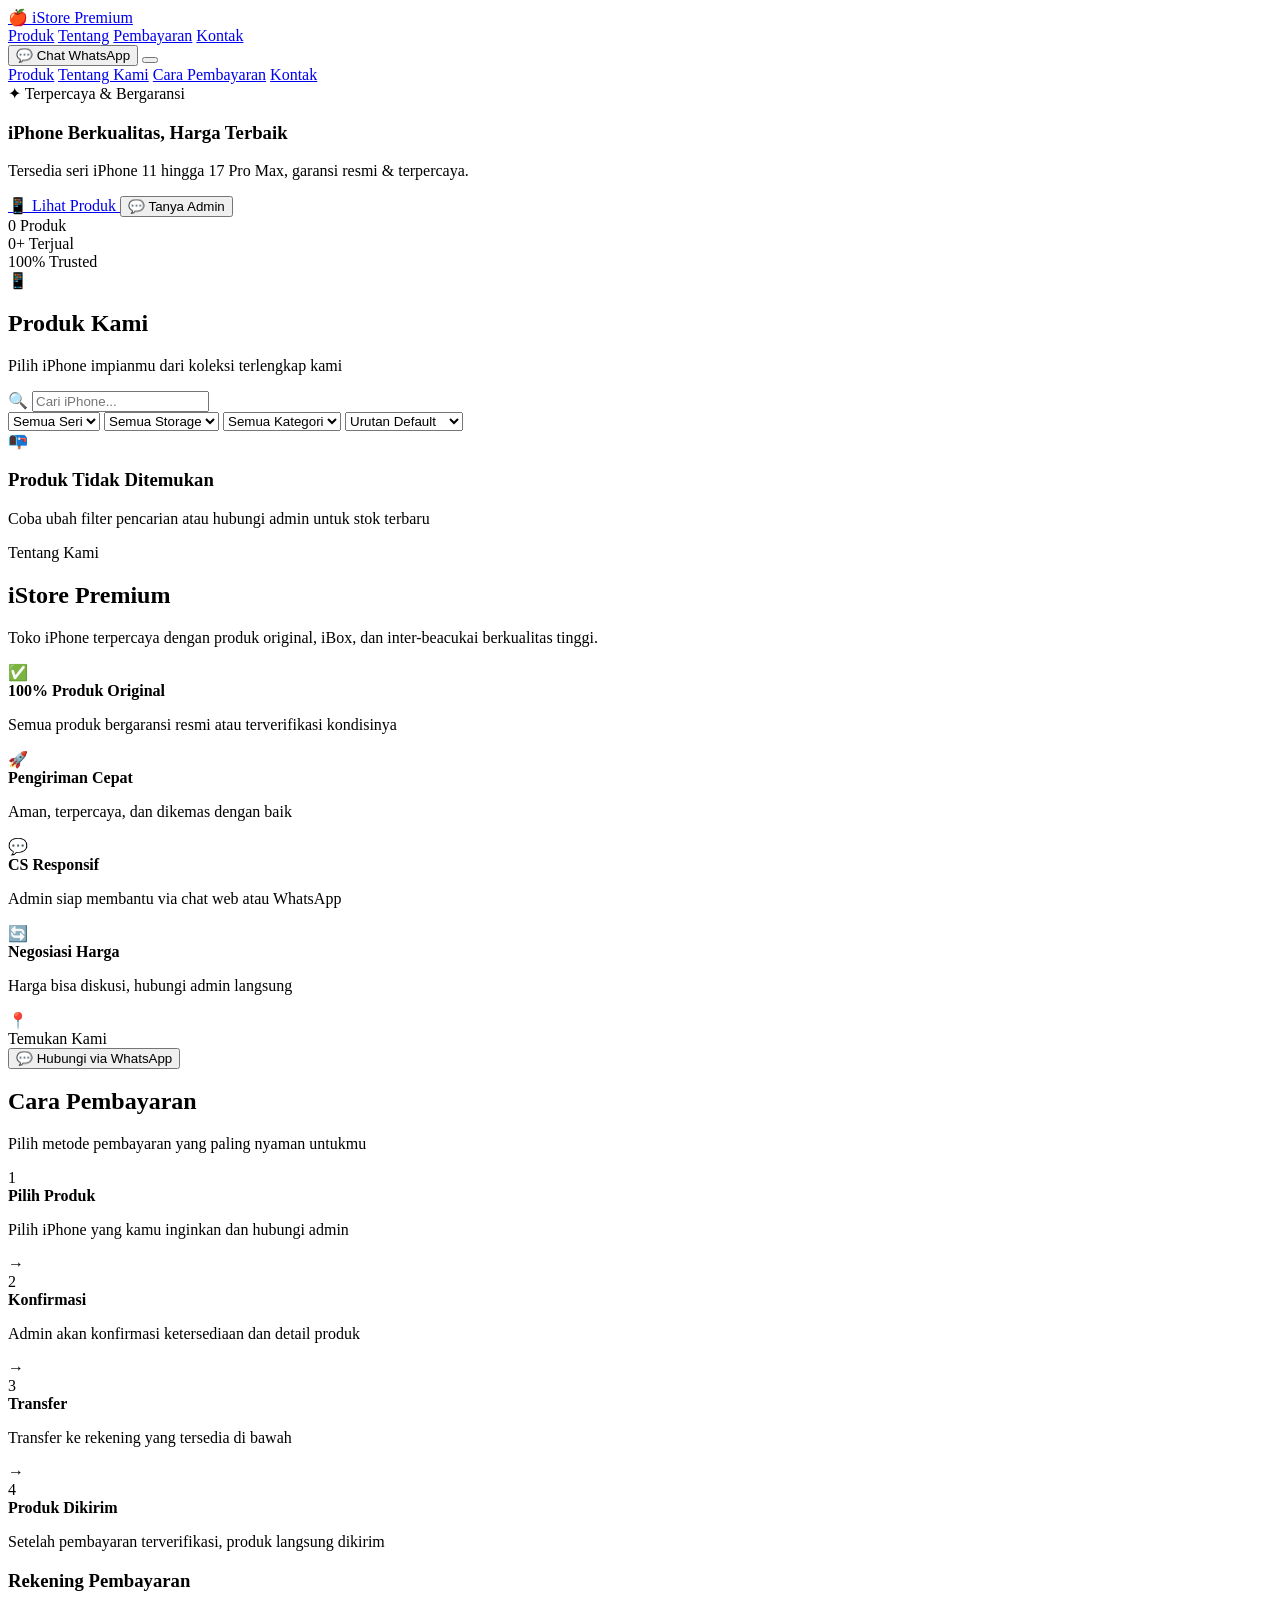
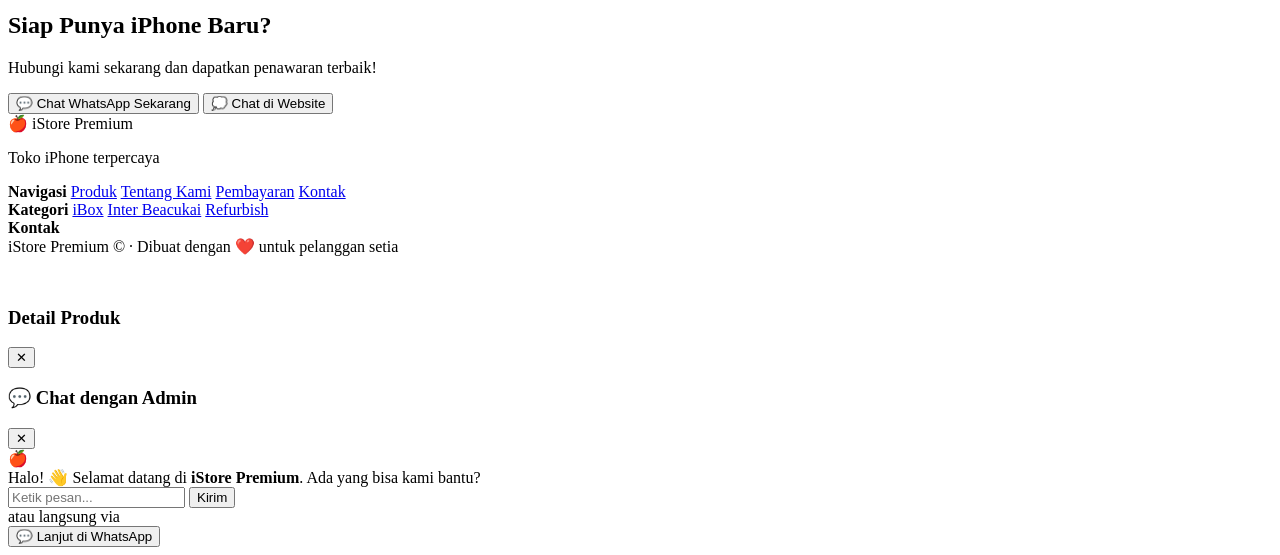
==== userindex.html @ 0c27c634 "Add files via upload" ====
<!DOCTYPE html>
<html lang="id">
<head>
  <meta charset="UTF-8">
  <meta name="viewport" content="width=device-width, initial-scale=1.0">
  <meta name="description" content="iStore Premium - Toko iPhone terpercaya">
  <title>iStore Premium</title>
  <link rel="stylesheet" href="assets/css/global.css">
  <link rel="stylesheet" href="assets/css/user.css">
</head>
<body>

<!-- NAV -->
<nav class="navbar" id="navbar">
  <div class="nav-inner">
    <a href="#" class="nav-logo">
      <span class="logo-icon">🍎</span>
      <span class="logo-text" id="nav-store-name">iStore Premium</span>
    </a>
    <div class="nav-links" id="navLinks">
      <a href="#products" class="nav-link">Produk</a>
      <a href="#about" class="nav-link">Tentang</a>
      <a href="#payment" class="nav-link">Pembayaran</a>
      <a href="#contact" class="nav-link">Kontak</a>
    </div>
    <div class="nav-actions">
      <button class="btn btn-primary btn-sm" id="navWaBtn">
        <span>💬</span> Chat WhatsApp
      </button>
      <button class="nav-hamburger" id="hamburger" aria-label="Menu">
        <span></span><span></span><span></span>
      </button>
    </div>
  </div>
  <!-- Mobile Menu -->
  <div class="mobile-menu" id="mobileMenu">
    <a href="#products" class="mobile-link">Produk</a>
    <a href="#about" class="mobile-link">Tentang Kami</a>
    <a href="#payment" class="mobile-link">Cara Pembayaran</a>
    <a href="#contact" class="mobile-link">Kontak</a>
  </div>

<!-- HERO -->
<section class="hero" id="hero">
  <div class="hero-bg">
    <div class="hero-orb hero-orb-1"></div>
    <div class="hero-orb hero-orb-2"></div>
  </div>
  <div class="hero-content">
    <div class="hero-badge fade-in">
      <span>✦</span> Terpercaya & Bergaransi
    </div>
    <h1 class="hero-title slide-up" id="heroTitle">iPhone Berkualitas, Harga Terbaik</h1>
    <p class="hero-sub fade-in" id="heroSub">Tersedia seri iPhone 11 hingga 17 Pro Max, garansi resmi & terpercaya.</p>
    <div class="hero-actions slide-up">
      <a href="#products" class="btn btn-primary btn-lg">
        <span>📱</span> Lihat Produk
      </a>
      <button class="btn btn-secondary btn-lg" id="heroWaBtn">
        <span>💬</span> Tanya Admin
      </button>
    </div>
    <div class="hero-stats slide-up">
      <div class="hero-stat">
        <span class="stat-num" id="statProducts">0</span>
        <span class="stat-label">Produk</span>
      </div>
      <div class="hero-stat-div"></div>
      <div class="hero-stat">
        <span class="stat-num" id="statSold">0+</span>
        <span class="stat-label">Terjual</span>
      </div>
      <div class="hero-stat-div"></div>
      <div class="hero-stat">
        <span class="stat-num">100%</span>
        <span class="stat-label">Trusted</span>
      </div>
    </div>
  </div>
  <div class="hero-phone">
    <div class="phone-mockup">
      <div class="phone-inner">📱</div>
    </div>
  </div>
</section>

<!-- FILTER & SEARCH -->
<section class="products-section" id="products">
  <div class="container">
    <div class="section-header">
      <h2 class="section-title">Produk Kami</h2>
      <p class="section-sub">Pilih iPhone impianmu dari koleksi terlengkap kami</p>
    </div>

    <div class="filter-bar">
      <div class="search-wrap">
        <span class="search-icon">🔍</span>
        <input type="text" class="search-input" id="searchInput" placeholder="Cari iPhone...">
      </div>
      <div class="filter-row">
        <select class="filter-select" id="filterSeries">
          <option value="">Semua Seri</option>
        </select>
        <select class="filter-select" id="filterInternal">
          <option value="">Semua Storage</option>
        </select>
        <select class="filter-select" id="filterCategory">
          <option value="">Semua Kategori</option>
          <option value="iBox">iBox</option>
          <option value="Inter Beacukai">Inter Beacukai</option>
          <option value="Refurbish">Refurbish</option>
        </select>
        <select class="filter-select" id="filterSort">
          <option value="default">Urutan Default</option>
          <option value="price-low">Harga Terendah</option>
          <option value="price-high">Harga Tertinggi</option>
          <option value="newest">Terbaru</option>
          <option value="popular">Terpopuler</option>
        </select>
      </div>
    </div>

    <div class="products-grid" id="productsGrid">
      <!-- Products rendered here -->
    </div>

    <div class="empty-state hidden" id="noProducts">
      <div class="icon">📭</div>
      <h3>Produk Tidak Ditemukan</h3>
      <p>Coba ubah filter pencarian atau hubungi admin untuk stok terbaru</p>
    </div>
  </div>
</section>

<!-- ABOUT / TENTANG -->
<section class="about-section" id="about">
  <div class="container">
    <div class="about-grid">
      <div class="about-text">
        <div class="section-eyebrow">Tentang Kami</div>
        <h2 class="section-title" id="aboutStoreNameDisplay">iStore Premium</h2>
        <p class="about-desc" id="aboutDesc">Toko iPhone terpercaya dengan produk original, iBox, dan inter-beacukai berkualitas tinggi.</p>
        <div class="about-features">
          <div class="about-feature">
            <span class="feature-icon">✅</span>
            <div>
              <strong>100% Produk Original</strong>
              <p>Semua produk bergaransi resmi atau terverifikasi kondisinya</p>
            </div>
          </div>
          <div class="about-feature">
            <span class="feature-icon">🚀</span>
            <div>
              <strong>Pengiriman Cepat</strong>
              <p>Aman, terpercaya, dan dikemas dengan baik</p>
            </div>
          </div>
          <div class="about-feature">
            <span class="feature-icon">💬</span>
            <div>
              <strong>CS Responsif</strong>
              <p>Admin siap membantu via chat web atau WhatsApp</p>
            </div>
          </div>
          <div class="about-feature">
            <span class="feature-icon">🔄</span>
            <div>
              <strong>Negosiasi Harga</strong>
              <p>Harga bisa diskusi, hubungi admin langsung</p>
            </div>
          </div>
        </div>
        <div class="about-address hidden" id="aboutAddressWrap">
          <span>📍</span> <span id="aboutAddress"></span>
        </div>
      </div>
      <div class="about-socials-card">
        <div class="socials-title">Temukan Kami</div>
        <div class="socials-list" id="socialsList">
          <!-- Rendered by JS -->
        </div>
        <button class="btn btn-primary w-full mt-4" id="aboutWaBtn">
          💬 Hubungi via WhatsApp
        </button>
      </div>
    </div>
  </div>
</section>

<!-- PAYMENT -->
<section class="payment-section" id="payment">
  <div class="container">
    <div class="section-header">
      <h2 class="section-title">Cara Pembayaran</h2>
      <p class="section-sub">Pilih metode pembayaran yang paling nyaman untukmu</p>
    </div>
    <div class="payment-steps">
      <div class="pay-step">
        <div class="step-num">1</div>
        <div class="step-text">
          <strong>Pilih Produk</strong>
          <p>Pilih iPhone yang kamu inginkan dan hubungi admin</p>
        </div>
      </div>
      <div class="step-arrow">→</div>
      <div class="pay-step">
        <div class="step-num">2</div>
        <div class="step-text">
          <strong>Konfirmasi</strong>
          <p>Admin akan konfirmasi ketersediaan dan detail produk</p>
        </div>
      </div>
      <div class="step-arrow">→</div>
      <div class="pay-step">
        <div class="step-num">3</div>
        <div class="step-text">
          <strong>Transfer</strong>
          <p>Transfer ke rekening yang tersedia di bawah</p>
        </div>
      </div>
      <div class="step-arrow">→</div>
      <div class="pay-step">
        <div class="step-num">4</div>
        <div class="step-text">
          <strong>Produk Dikirim</strong>
          <p>Setelah pembayaran terverifikasi, produk langsung dikirim</p>
        </div>
      </div>
    </div>

    <h3 class="bank-title">Rekening Pembayaran</h3>
    <div class="bank-list" id="bankList">
      <!-- Rendered by JS -->
    </div>
  </div>
</section>

<!-- CONTACT / CTA -->
<section class="contact-section" id="contact">
  <div class="container">
    <div class="cta-card">
      <div class="cta-orb"></div>
      <h2 class="cta-title">Siap Punya iPhone Baru?</h2>
      <p class="cta-sub">Hubungi kami sekarang dan dapatkan penawaran terbaik!</p>
      <div class="cta-actions">
        <button class="btn btn-primary btn-lg" id="ctaWaBtn">
          <span>💬</span> Chat WhatsApp Sekarang
        </button>
        <button class="btn btn-secondary btn-lg" onclick="Modal.openModal('chatModal')">
          <span>💭</span> Chat di Website
        </button>
      </div>
    </div>
  </div>
</section>

<!-- FOOTER -->
<footer class="footer">
  <div class="container">
    <div class="footer-grid">
      <div class="footer-brand">
        <div class="footer-logo">
          <span>🍎</span> <span id="footerStoreName">iStore Premium</span>
        </div>
        <p id="footerDesc">Toko iPhone terpercaya</p>
      </div>
      <div class="footer-links">
        <strong>Navigasi</strong>
        <a href="#products">Produk</a>
        <a href="#about">Tentang Kami</a>
        <a href="#payment">Pembayaran</a>
        <a href="#contact">Kontak</a>
      </div>
      <div class="footer-links">
        <strong>Kategori</strong>
        <a href="#products" onclick="document.getElementById('filterCategory').value='iBox'">iBox</a>
        <a href="#products" onclick="document.getElementById('filterCategory').value='Inter Beacukai'">Inter Beacukai</a>
        <a href="#products" onclick="document.getElementById('filterCategory').value='Refurbish'">Refurbish</a>
      </div>
      <div class="footer-contact">
        <strong>Kontak</strong>
        <div id="footerSocials"></div>
      </div>
    </div>
    <div class="footer-bottom">
      <span id="footerStoreNameBottom">iStore Premium</span> &copy; <span id="footerYear"></span>
      <span>· Dibuat dengan ❤️ untuk pelanggan setia</span>
    </div>
  </div>
</footer>

<!-- FLOATING WA BUTTON -->
<a class="wa-fab" id="waFab" title="Chat WhatsApp">
  <svg width="28" height="28" viewBox="0 0 24 24" fill="white">
    <path d="M17.472 14.382c-.297-.149-1.758-.867-2.03-.967-.273-.099-.471-.148-.67.15-.197.297-.767.966-.94 1.164-.173.199-.347.223-.644.075-.297-.15-1.255-.463-2.39-1.475-.883-.788-1.48-1.761-1.653-2.059-.173-.297-.018-.458.13-.606.134-.133.298-.347.446-.52.149-.174.198-.298.298-.497.099-.198.05-.371-.025-.52-.075-.149-.669-1.612-.916-2.207-.242-.579-.487-.5-.669-.51-.173-.008-.371-.01-.57-.01-.198 0-.52.074-.792.372-.272.297-1.04 1.016-1.04 2.479 0 1.462 1.065 2.875 1.213 3.074.149.198 2.096 3.2 5.077 4.487.709.306 1.262.489 1.694.625.712.227 1.36.195 1.871.118.571-.085 1.758-.719 2.006-1.413.248-.694.248-1.289.173-1.413-.074-.124-.272-.198-.57-.347z"/>
    <path d="M12 0C5.373 0 0 5.373 0 12c0 2.124.557 4.117 1.532 5.844L.057 23.214l5.524-1.449A11.935 11.935 0 0012 24c6.627 0 12-5.373 12-12S18.627 0 12 0zm0 22c-1.96 0-3.802-.524-5.393-1.44l-.386-.229-4.003 1.049 1.067-3.9-.251-.399C2.048 15.695 1.5 13.906 1.5 12 1.5 6.201 6.201 1.5 12 1.5S22.5 6.201 22.5 12 17.799 22 12 22z"/>
  </svg>
</a>

<!-- PRODUCT DETAIL MODAL -->
<div class="modal-overlay" id="productModal">
  <div class="modal modal-lg" id="productModalContent">
    <div class="modal-header">
      <h3 class="modal-title" id="modalProductName">Detail Produk</h3>
      <button class="modal-close" data-modal-close>✕</button>
    </div>
    <div class="modal-body">
      <div class="product-detail-layout">
        <div class="detail-gallery">
          <div class="gallery-main" id="galleryMain"></div>
          <div class="gallery-thumbs" id="galleryThumbs"></div>
        </div>
        <div class="detail-info" id="detailInfo"></div>
      </div>
    </div>
  </div>
</div>

<!-- LIVE CHAT MODAL -->
<div class="modal-overlay" id="chatModal">
  <div class="modal">
    <div class="modal-header">
      <h3 class="modal-title">💬 Chat dengan Admin</h3>
      <button class="modal-close" data-modal-close>✕</button>
    </div>
    <div class="modal-body">
      <div class="chat-window" id="chatWindow">
        <div class="chat-welcome">
          <div class="chat-avatar">🍎</div>
          <div class="chat-bubble chat-admin">
            Halo! 👋 Selamat datang di <strong id="chatStoreName">iStore Premium</strong>. Ada yang bisa kami bantu?
          </div>
        </div>
        <div id="chatMessages"></div>
      </div>
      <div class="chat-input-row">
        <input type="text" class="input chat-input" id="chatInput" placeholder="Ketik pesan...">
        <button class="btn btn-primary" id="chatSendBtn">Kirim</button>
      </div>
      <div class="chat-or">
        <span>atau langsung via</span>
      </div>
      <button class="btn btn-secondary w-full" id="chatWaBtn">
        💬 Lanjut di WhatsApp
      </button>
    </div>
  </div>
</div>

<!-- BANK COPY TOAST helper -->
<script src="assets/js/core.js"></script>
<script src="assets/js/user.js"></script>
</body>
</html>
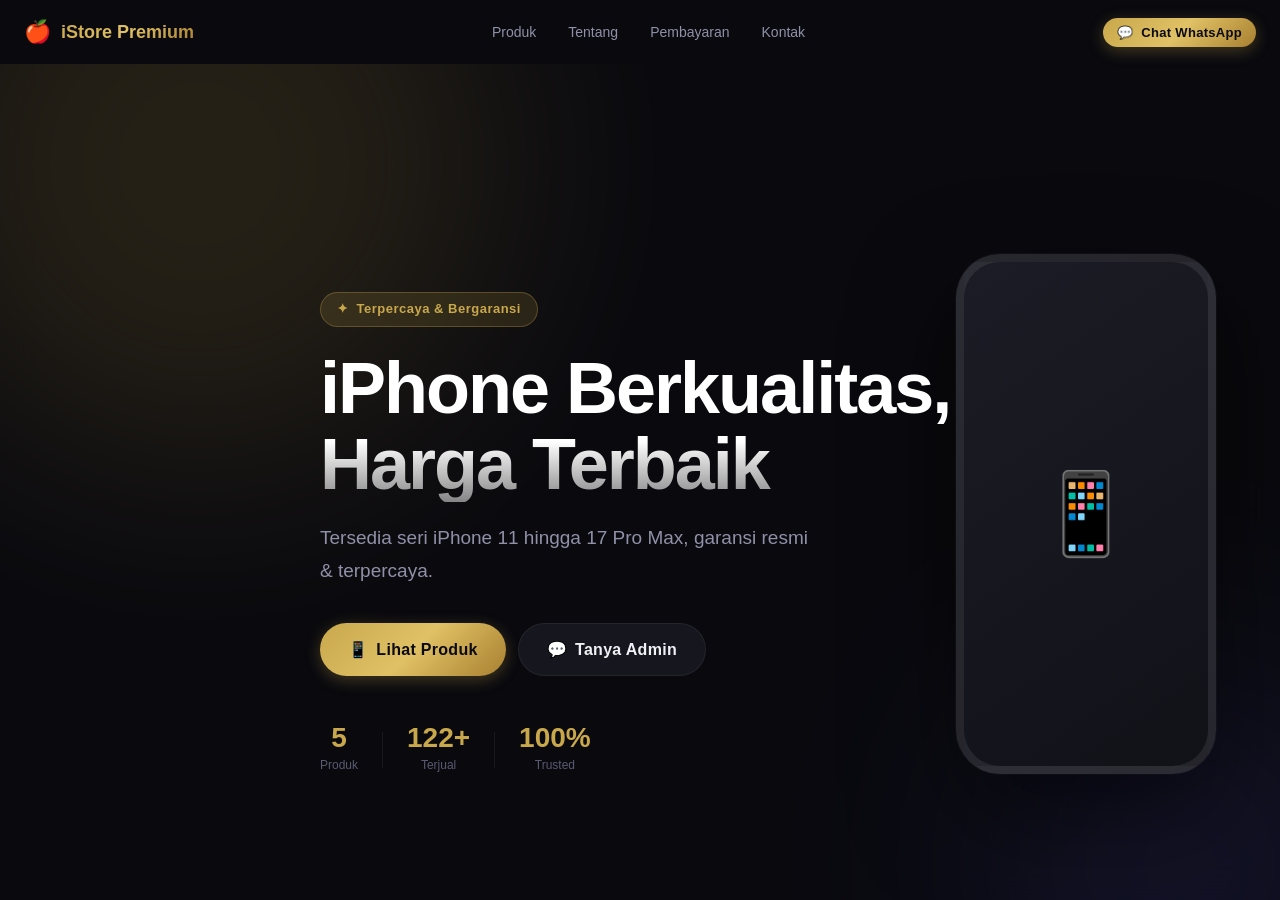
==== commit 91cf8eb4: "Update userindex.html" ====
--- a/userindex.html
+++ b/userindex.html
@@ -5,8 +5,8 @@
   <meta name="viewport" content="width=device-width, initial-scale=1.0">
   <meta name="description" content="iStore Premium - Toko iPhone terpercaya">
   <title>iStore Premium</title>
-  <link rel="stylesheet" href="assets/css/global.css">
-  <link rel="stylesheet" href="assets/css/user.css">
+  <link rel="stylesheet" href="global.css">
+  <link rel="stylesheet" href="user.css">
 </head>
 <body>
 
@@ -348,7 +348,7 @@
 </div>
 
 <!-- BANK COPY TOAST helper -->
-<script src="assets/js/core.js"></script>
-<script src="assets/js/user.js"></script>
+<script src="core.js"></script>
+<script src="user.js"></script>
 </body>
-</html>+</html>
--- a/global.css
+++ b/global.css
@@ -0,0 +1,569 @@
+/* ============================================
+   iStore Premium - Global Styles
+   Design: Sleek dark tech aesthetic with 
+   Apple-inspired minimalism + gold accent
+   ============================================ */
+
+@import url('https://fonts.googleapis.com/css2?family=Inter:wght@300;400;500;600;700;800;900&family=SF+Pro+Display:wght@400;700&display=swap');
+
+:root {
+  /* Core Palette */
+  --bg-primary: #0a0a0f;
+  --bg-secondary: #111118;
+  --bg-card: #16161e;
+  --bg-card-hover: #1c1c26;
+  --bg-overlay: rgba(10, 10, 15, 0.95);
+
+  /* Accent */
+  --gold: #c9a84c;
+  --gold-light: #e0c165;
+  --gold-dark: #a88030;
+  --gold-glow: rgba(201, 168, 76, 0.15);
+  --gold-gradient: linear-gradient(135deg, #c9a84c, #e0c165, #a88030);
+
+  /* Text */
+  --text-primary: #f0f0f5;
+  --text-secondary: #9090a8;
+  --text-muted: #5a5a72;
+  --text-white: #ffffff;
+
+  /* Status */
+  --success: #30d158;
+  --success-bg: rgba(48, 209, 88, 0.1);
+  --warning: #ffd60a;
+  --warning-bg: rgba(255, 214, 10, 0.1);
+  --danger: #ff453a;
+  --danger-bg: rgba(255, 69, 58, 0.1);
+  --info: #0a84ff;
+  --info-bg: rgba(10, 132, 255, 0.1);
+
+  /* Border */
+  --border: rgba(255, 255, 255, 0.06);
+  --border-hover: rgba(201, 168, 76, 0.3);
+  --border-active: rgba(201, 168, 76, 0.7);
+
+  /* Radius */
+  --radius-sm: 8px;
+  --radius-md: 14px;
+  --radius-lg: 20px;
+  --radius-xl: 28px;
+  --radius-full: 9999px;
+
+  /* Shadow */
+  --shadow-sm: 0 2px 8px rgba(0,0,0,0.3);
+  --shadow-md: 0 8px 32px rgba(0,0,0,0.4);
+  --shadow-lg: 0 20px 60px rgba(0,0,0,0.6);
+  --shadow-gold: 0 4px 24px rgba(201, 168, 76, 0.25);
+
+  /* Typography */
+  --font-sans: 'Inter', -apple-system, BlinkMacSystemFont, sans-serif;
+  --font-display: 'Inter', -apple-system, sans-serif;
+
+  /* Transitions */
+  --ease: cubic-bezier(0.25, 0.46, 0.45, 0.94);
+  --ease-bounce: cubic-bezier(0.34, 1.56, 0.64, 1);
+  --t-fast: 150ms;
+  --t-normal: 250ms;
+  --t-slow: 400ms;
+}
+
+/* ======= RESET ======= */
+*, *::before, *::after {
+  box-sizing: border-box;
+  margin: 0;
+  padding: 0;
+}
+
+html {
+  scroll-behavior: smooth;
+  -webkit-text-size-adjust: 100%;
+}
+
+body {
+  font-family: var(--font-sans);
+  background: var(--bg-primary);
+  color: var(--text-primary);
+  line-height: 1.6;
+  min-height: 100vh;
+  -webkit-font-smoothing: antialiased;
+  -moz-osx-font-smoothing: grayscale;
+  overflow-x: hidden;
+}
+
+img {
+  max-width: 100%;
+  height: auto;
+  display: block;
+}
+
+a {
+  color: inherit;
+  text-decoration: none;
+}
+
+button {
+  cursor: pointer;
+  font-family: inherit;
+  border: none;
+  outline: none;
+  background: none;
+}
+
+input, textarea, select {
+  font-family: inherit;
+  outline: none;
+}
+
+ul, ol {
+  list-style: none;
+}
+
+/* ======= SCROLLBAR ======= */
+::-webkit-scrollbar {
+  width: 6px;
+  height: 6px;
+}
+::-webkit-scrollbar-track {
+  background: var(--bg-secondary);
+}
+::-webkit-scrollbar-thumb {
+  background: var(--gold-dark);
+  border-radius: 3px;
+}
+::-webkit-scrollbar-thumb:hover {
+  background: var(--gold);
+}
+
+/* ======= UTILITY CLASSES ======= */
+.hidden { display: none !important; }
+.flex { display: flex; }
+.grid { display: grid; }
+.block { display: block; }
+.relative { position: relative; }
+.absolute { position: absolute; }
+.fixed { position: fixed; }
+
+.items-center { align-items: center; }
+.items-start { align-items: flex-start; }
+.justify-between { justify-content: space-between; }
+.justify-center { justify-content: center; }
+.gap-1 { gap: 4px; }
+.gap-2 { gap: 8px; }
+.gap-3 { gap: 12px; }
+.gap-4 { gap: 16px; }
+
+.text-center { text-align: center; }
+.text-right { text-align: right; }
+.text-xs { font-size: 11px; }
+.text-sm { font-size: 13px; }
+.text-md { font-size: 15px; }
+.text-lg { font-size: 18px; }
+.text-xl { font-size: 22px; }
+.text-2xl { font-size: 28px; }
+
+.font-medium { font-weight: 500; }
+.font-semibold { font-weight: 600; }
+.font-bold { font-weight: 700; }
+
+.text-gold { color: var(--gold); }
+.text-muted { color: var(--text-muted); }
+.text-secondary { color: var(--text-secondary); }
+.text-success { color: var(--success); }
+.text-danger { color: var(--danger); }
+.text-warning { color: var(--warning); }
+
+.w-full { width: 100%; }
+.h-full { height: 100%; }
+
+.mt-1 { margin-top: 4px; }
+.mt-2 { margin-top: 8px; }
+.mt-3 { margin-top: 12px; }
+.mt-4 { margin-top: 16px; }
+.mb-1 { margin-bottom: 4px; }
+.mb-2 { margin-bottom: 8px; }
+.mb-3 { margin-bottom: 12px; }
+.mb-4 { margin-bottom: 16px; }
+
+/* ======= BUTTONS ======= */
+.btn {
+  display: inline-flex;
+  align-items: center;
+  justify-content: center;
+  gap: 8px;
+  padding: 10px 20px;
+  border-radius: var(--radius-full);
+  font-size: 14px;
+  font-weight: 600;
+  letter-spacing: 0.3px;
+  transition: all var(--t-normal) var(--ease);
+  cursor: pointer;
+  border: none;
+  white-space: nowrap;
+}
+
+.btn-primary {
+  background: var(--gold-gradient);
+  color: #0a0a0f;
+  box-shadow: 0 4px 16px rgba(201, 168, 76, 0.3);
+}
+.btn-primary:hover {
+  transform: translateY(-2px);
+  box-shadow: 0 8px 28px rgba(201, 168, 76, 0.45);
+}
+.btn-primary:active { transform: translateY(0); }
+
+.btn-secondary {
+  background: var(--bg-card);
+  color: var(--text-primary);
+  border: 1px solid var(--border);
+}
+.btn-secondary:hover {
+  border-color: var(--gold);
+  color: var(--gold);
+  background: var(--gold-glow);
+}
+
+.btn-danger {
+  background: var(--danger-bg);
+  color: var(--danger);
+  border: 1px solid rgba(255, 69, 58, 0.3);
+}
+.btn-danger:hover {
+  background: var(--danger);
+  color: white;
+}
+
+.btn-ghost {
+  background: transparent;
+  color: var(--text-secondary);
+  padding: 8px 12px;
+}
+.btn-ghost:hover {
+  color: var(--text-primary);
+  background: var(--bg-card);
+}
+
+.btn-sm { padding: 7px 14px; font-size: 13px; }
+.btn-lg { padding: 14px 28px; font-size: 16px; }
+.btn-icon {
+  width: 38px;
+  height: 38px;
+  padding: 0;
+  border-radius: var(--radius-full);
+}
+
+/* ======= INPUTS ======= */
+.input-group {
+  display: flex;
+  flex-direction: column;
+  gap: 6px;
+}
+.input-group label {
+  font-size: 13px;
+  font-weight: 500;
+  color: var(--text-secondary);
+  letter-spacing: 0.3px;
+}
+.input-group label span.required {
+  color: var(--gold);
+  margin-left: 3px;
+}
+
+.input {
+  width: 100%;
+  background: var(--bg-secondary);
+  border: 1px solid var(--border);
+  color: var(--text-primary);
+  padding: 11px 15px;
+  border-radius: var(--radius-md);
+  font-size: 14px;
+  transition: all var(--t-fast) var(--ease);
+}
+.input:focus {
+  border-color: var(--gold);
+  background: var(--bg-card);
+  box-shadow: 0 0 0 3px var(--gold-glow);
+}
+.input::placeholder {
+  color: var(--text-muted);
+}
+.input:disabled {
+  opacity: 0.5;
+  cursor: not-allowed;
+}
+
+textarea.input {
+  resize: vertical;
+  min-height: 90px;
+}
+
+select.input {
+  appearance: none;
+  background-image: url("data:image/svg+xml,%3Csvg xmlns='http://www.w3.org/2000/svg' fill='none' viewBox='0 0 24 24' stroke='%239090a8'%3E%3Cpath stroke-linecap='round' stroke-linejoin='round' stroke-width='2' d='M19 9l-7 7-7-7'/%3E%3C/svg%3E");
+  background-repeat: no-repeat;
+  background-position: right 12px center;
+  background-size: 18px;
+  padding-right: 40px;
+  cursor: pointer;
+}
+
+/* ======= CARDS ======= */
+.card {
+  background: var(--bg-card);
+  border: 1px solid var(--border);
+  border-radius: var(--radius-lg);
+  overflow: hidden;
+  transition: all var(--t-normal) var(--ease);
+}
+.card:hover {
+  border-color: var(--border-hover);
+  box-shadow: var(--shadow-md);
+}
+
+/* ======= BADGES ======= */
+.badge {
+  display: inline-flex;
+  align-items: center;
+  gap: 4px;
+  padding: 3px 10px;
+  border-radius: var(--radius-full);
+  font-size: 11px;
+  font-weight: 600;
+  letter-spacing: 0.4px;
+  text-transform: uppercase;
+}
+.badge-gold {
+  background: var(--gold-glow);
+  color: var(--gold);
+  border: 1px solid rgba(201, 168, 76, 0.25);
+}
+.badge-success {
+  background: var(--success-bg);
+  color: var(--success);
+  border: 1px solid rgba(48, 209, 88, 0.25);
+}
+.badge-danger {
+  background: var(--danger-bg);
+  color: var(--danger);
+  border: 1px solid rgba(255, 69, 58, 0.25);
+}
+.badge-warning {
+  background: var(--warning-bg);
+  color: var(--warning);
+  border: 1px solid rgba(255, 214, 10, 0.25);
+}
+.badge-info {
+  background: var(--info-bg);
+  color: var(--info);
+  border: 1px solid rgba(10, 132, 255, 0.25);
+}
+.badge-muted {
+  background: rgba(90,90,114,0.15);
+  color: var(--text-muted);
+  border: 1px solid var(--border);
+}
+
+/* ======= MODALS ======= */
+.modal-overlay {
+  position: fixed;
+  inset: 0;
+  background: rgba(0, 0, 0, 0.8);
+  backdrop-filter: blur(8px);
+  -webkit-backdrop-filter: blur(8px);
+  z-index: 1000;
+  display: flex;
+  align-items: center;
+  justify-content: center;
+  padding: 20px;
+  opacity: 0;
+  pointer-events: none;
+  transition: opacity var(--t-normal) var(--ease);
+}
+.modal-overlay.active {
+  opacity: 1;
+  pointer-events: all;
+}
+
+.modal {
+  background: var(--bg-card);
+  border: 1px solid var(--border);
+  border-radius: var(--radius-xl);
+  width: 100%;
+  max-width: 560px;
+  max-height: 90vh;
+  overflow-y: auto;
+  transform: scale(0.95) translateY(10px);
+  transition: transform var(--t-normal) var(--ease-bounce);
+}
+.modal-overlay.active .modal {
+  transform: scale(1) translateY(0);
+}
+
+.modal-header {
+  display: flex;
+  align-items: center;
+  justify-content: space-between;
+  padding: 22px 24px 0;
+  margin-bottom: 16px;
+}
+.modal-title {
+  font-size: 18px;
+  font-weight: 700;
+  color: var(--text-primary);
+}
+.modal-close {
+  width: 32px;
+  height: 32px;
+  border-radius: var(--radius-full);
+  background: var(--bg-secondary);
+  display: flex;
+  align-items: center;
+  justify-content: center;
+  cursor: pointer;
+  color: var(--text-secondary);
+  font-size: 16px;
+  transition: all var(--t-fast);
+}
+.modal-close:hover {
+  background: var(--danger-bg);
+  color: var(--danger);
+}
+.modal-body {
+  padding: 0 24px 24px;
+}
+.modal-footer {
+  display: flex;
+  gap: 10px;
+  justify-content: flex-end;
+  padding-top: 16px;
+  border-top: 1px solid var(--border);
+}
+
+/* ======= TOAST ======= */
+.toast-container {
+  position: fixed;
+  bottom: 24px;
+  right: 24px;
+  z-index: 9999;
+  display: flex;
+  flex-direction: column;
+  gap: 10px;
+  pointer-events: none;
+}
+.toast {
+  display: flex;
+  align-items: center;
+  gap: 12px;
+  padding: 14px 18px;
+  background: var(--bg-card);
+  border: 1px solid var(--border);
+  border-radius: var(--radius-md);
+  box-shadow: var(--shadow-md);
+  font-size: 14px;
+  font-weight: 500;
+  min-width: 240px;
+  max-width: 360px;
+  transform: translateX(120%);
+  transition: transform var(--t-normal) var(--ease-bounce);
+  pointer-events: all;
+}
+.toast.show { transform: translateX(0); }
+.toast.toast-success { border-left: 3px solid var(--success); }
+.toast.toast-error { border-left: 3px solid var(--danger); }
+.toast.toast-info { border-left: 3px solid var(--info); }
+.toast.toast-warning { border-left: 3px solid var(--warning); }
+
+/* ======= LOADING ======= */
+.loading-spinner {
+  width: 20px;
+  height: 20px;
+  border: 2px solid var(--border);
+  border-top-color: var(--gold);
+  border-radius: 50%;
+  animation: spin 0.7s linear infinite;
+}
+@keyframes spin { to { transform: rotate(360deg); } }
+
+/* ======= EMPTY STATE ======= */
+.empty-state {
+  text-align: center;
+  padding: 60px 20px;
+  color: var(--text-muted);
+}
+.empty-state .icon {
+  font-size: 48px;
+  margin-bottom: 16px;
+  opacity: 0.5;
+}
+.empty-state h3 {
+  font-size: 16px;
+  font-weight: 600;
+  color: var(--text-secondary);
+  margin-bottom: 8px;
+}
+.empty-state p {
+  font-size: 14px;
+}
+
+/* ======= GOLD DIVIDER ======= */
+.divider {
+  height: 1px;
+  background: linear-gradient(90deg, transparent, var(--gold), transparent);
+  opacity: 0.2;
+  margin: 20px 0;
+}
+
+/* ======= IMAGE PLACEHOLDER ======= */
+.img-placeholder {
+  background: linear-gradient(135deg, var(--bg-secondary), var(--bg-card));
+  display: flex;
+  align-items: center;
+  justify-content: center;
+  color: var(--text-muted);
+  font-size: 40px;
+}
+
+/* ======= SKELETON ======= */
+.skeleton {
+  background: linear-gradient(90deg, var(--bg-secondary) 25%, var(--bg-card) 50%, var(--bg-secondary) 75%);
+  background-size: 200% 100%;
+  animation: shimmer 1.5s infinite;
+  border-radius: var(--radius-sm);
+}
+@keyframes shimmer {
+  0% { background-position: 200% 0; }
+  100% { background-position: -200% 0; }
+}
+
+/* ======= ANIMATIONS ======= */
+@keyframes fadeIn {
+  from { opacity: 0; transform: translateY(8px); }
+  to { opacity: 1; transform: translateY(0); }
+}
+@keyframes slideUp {
+  from { opacity: 0; transform: translateY(24px); }
+  to { opacity: 1; transform: translateY(0); }
+}
+@keyframes pulse {
+  0%, 100% { opacity: 1; }
+  50% { opacity: 0.5; }
+}
+
+.fade-in { animation: fadeIn var(--t-normal) var(--ease) both; }
+.slide-up { animation: slideUp var(--t-slow) var(--ease) both; }
+
+/* ======= RESPONSIVE ======= */
+@media (max-width: 768px) {
+  .toast-container {
+    bottom: 16px;
+    right: 16px;
+    left: 16px;
+  }
+  .toast {
+    min-width: unset;
+    max-width: 100%;
+  }
+  .modal {
+    max-height: 95vh;
+  }
+}
--- a/user.css
+++ b/user.css
@@ -0,0 +1,1001 @@
+/* ============================================
+   iStore Premium - User/Storefront CSS
+   ============================================ */
+
+/* ======= NAVBAR ======= */
+.navbar {
+  position: fixed;
+  top: 0;
+  left: 0;
+  right: 0;
+  z-index: 900;
+  background: rgba(10, 10, 15, 0.85);
+  backdrop-filter: blur(20px);
+  -webkit-backdrop-filter: blur(20px);
+  border-bottom: 1px solid var(--border);
+  transition: all var(--t-normal);
+}
+.navbar.scrolled {
+  background: rgba(10, 10, 15, 0.97);
+  box-shadow: var(--shadow-md);
+}
+.nav-inner {
+  max-width: 1280px;
+  margin: 0 auto;
+  padding: 0 24px;
+  height: 64px;
+  display: flex;
+  align-items: center;
+  gap: 24px;
+}
+.nav-logo {
+  display: flex;
+  align-items: center;
+  gap: 10px;
+  font-size: 18px;
+  font-weight: 800;
+  color: var(--text-white);
+  text-decoration: none;
+  flex-shrink: 0;
+}
+.logo-icon { font-size: 22px; }
+.logo-text {
+  background: var(--gold-gradient);
+  -webkit-background-clip: text;
+  -webkit-text-fill-color: transparent;
+  background-clip: text;
+}
+.nav-links {
+  display: flex;
+  align-items: center;
+  gap: 4px;
+  flex: 1;
+  justify-content: center;
+}
+.nav-link {
+  padding: 7px 14px;
+  border-radius: var(--radius-full);
+  font-size: 14px;
+  font-weight: 500;
+  color: var(--text-secondary);
+  transition: all var(--t-fast);
+}
+.nav-link:hover {
+  color: var(--text-primary);
+  background: var(--bg-card);
+}
+.nav-actions {
+  display: flex;
+  align-items: center;
+  gap: 10px;
+  flex-shrink: 0;
+}
+.nav-hamburger {
+  display: none;
+  flex-direction: column;
+  gap: 5px;
+  width: 36px;
+  height: 36px;
+  align-items: center;
+  justify-content: center;
+  cursor: pointer;
+  background: var(--bg-card);
+  border-radius: var(--radius-sm);
+  border: 1px solid var(--border);
+}
+.nav-hamburger span {
+  display: block;
+  width: 18px;
+  height: 2px;
+  background: var(--text-primary);
+  border-radius: 2px;
+  transition: all var(--t-fast);
+}
+.mobile-menu {
+  display: none;
+  flex-direction: column;
+  padding: 12px 24px;
+  border-top: 1px solid var(--border);
+  background: var(--bg-secondary);
+}
+.mobile-menu.open { display: flex; }
+.mobile-link {
+  padding: 12px 0;
+  font-size: 15px;
+  font-weight: 500;
+  color: var(--text-secondary);
+  border-bottom: 1px solid var(--border);
+  transition: color var(--t-fast);
+}
+.mobile-link:last-child { border-bottom: none; }
+.mobile-link:hover { color: var(--gold); }
+
+/* ======= HERO ======= */
+.hero {
+  min-height: 100vh;
+  display: flex;
+  align-items: center;
+  position: relative;
+  overflow: hidden;
+  padding: 100px 24px 60px;
+}
+.hero-bg {
+  position: absolute;
+  inset: 0;
+  pointer-events: none;
+}
+.hero-orb {
+  position: absolute;
+  border-radius: 50%;
+  filter: blur(120px);
+  opacity: 0.15;
+}
+.hero-orb-1 {
+  width: 600px; height: 600px;
+  background: var(--gold);
+  top: -200px; left: -100px;
+}
+.hero-orb-2 {
+  width: 400px; height: 400px;
+  background: #5856d6;
+  bottom: -100px; right: -100px;
+}
+.hero-content {
+  max-width: 1280px;
+  margin: 0 auto;
+  width: 100%;
+  position: relative;
+  z-index: 1;
+  max-width: 640px;
+}
+.hero-badge {
+  display: inline-flex;
+  align-items: center;
+  gap: 8px;
+  padding: 6px 16px;
+  background: var(--gold-glow);
+  border: 1px solid rgba(201, 168, 76, 0.3);
+  border-radius: var(--radius-full);
+  font-size: 13px;
+  font-weight: 600;
+  color: var(--gold);
+  margin-bottom: 24px;
+  letter-spacing: 0.5px;
+}
+.hero-title {
+  font-size: clamp(36px, 6vw, 72px);
+  font-weight: 900;
+  line-height: 1.05;
+  letter-spacing: -2px;
+  margin-bottom: 20px;
+  background: linear-gradient(180deg, #ffffff 60%, rgba(255,255,255,0.5));
+  -webkit-background-clip: text;
+  -webkit-text-fill-color: transparent;
+  background-clip: text;
+}
+.hero-sub {
+  font-size: clamp(15px, 2vw, 19px);
+  color: var(--text-secondary);
+  line-height: 1.7;
+  margin-bottom: 36px;
+  max-width: 500px;
+}
+.hero-actions {
+  display: flex;
+  gap: 12px;
+  flex-wrap: wrap;
+  margin-bottom: 48px;
+}
+.hero-stats {
+  display: flex;
+  align-items: center;
+  gap: 24px;
+}
+.hero-stat {
+  display: flex;
+  flex-direction: column;
+  align-items: center;
+}
+.stat-num {
+  font-size: 28px;
+  font-weight: 800;
+  color: var(--gold);
+  line-height: 1;
+}
+.stat-label {
+  font-size: 12px;
+  color: var(--text-muted);
+  margin-top: 4px;
+}
+.hero-stat-div {
+  width: 1px;
+  height: 36px;
+  background: var(--border);
+}
+.hero-phone {
+  position: absolute;
+  right: 5%;
+  top: 50%;
+  transform: translateY(-50%);
+  display: flex;
+  align-items: center;
+  justify-content: center;
+}
+.phone-mockup {
+  width: 260px;
+  height: 520px;
+  background: linear-gradient(145deg, #1c1c26, #111118);
+  border-radius: 44px;
+  border: 8px solid rgba(255,255,255,0.08);
+  display: flex;
+  align-items: center;
+  justify-content: center;
+  box-shadow: 0 40px 100px rgba(0,0,0,0.5), 0 0 0 1px rgba(255,255,255,0.03);
+  animation: float 4s ease-in-out infinite;
+}
+.phone-inner { font-size: 80px; }
+@keyframes float {
+  0%, 100% { transform: translateY(0); }
+  50% { transform: translateY(-16px); }
+}
+
+/* ======= CONTAINER ======= */
+.container {
+  max-width: 1280px;
+  margin: 0 auto;
+  padding: 0 24px;
+}
+
+/* ======= SECTION HEADER ======= */
+.section-header {
+  text-align: center;
+  margin-bottom: 48px;
+}
+.section-title {
+  font-size: clamp(28px, 4vw, 42px);
+  font-weight: 800;
+  letter-spacing: -1px;
+  margin-bottom: 12px;
+  background: linear-gradient(180deg, #ffffff 60%, rgba(255,255,255,0.5));
+  -webkit-background-clip: text;
+  -webkit-text-fill-color: transparent;
+  background-clip: text;
+}
+.section-sub {
+  font-size: 15px;
+  color: var(--text-secondary);
+}
+.section-eyebrow {
+  font-size: 12px;
+  font-weight: 700;
+  letter-spacing: 2px;
+  text-transform: uppercase;
+  color: var(--gold);
+  margin-bottom: 12px;
+}
+
+/* ======= PRODUCTS SECTION ======= */
+.products-section {
+  padding: 100px 0;
+}
+
+/* FILTER BAR */
+.filter-bar {
+  margin-bottom: 36px;
+  display: flex;
+  flex-direction: column;
+  gap: 14px;
+}
+.search-wrap {
+  position: relative;
+  max-width: 480px;
+  margin: 0 auto;
+  width: 100%;
+}
+.search-icon {
+  position: absolute;
+  left: 15px;
+  top: 50%;
+  transform: translateY(-50%);
+  font-size: 16px;
+  pointer-events: none;
+}
+.search-input {
+  width: 100%;
+  background: var(--bg-card);
+  border: 1px solid var(--border);
+  color: var(--text-primary);
+  padding: 12px 16px 12px 44px;
+  border-radius: var(--radius-full);
+  font-size: 14px;
+  outline: none;
+  transition: all var(--t-fast);
+}
+.search-input:focus {
+  border-color: var(--gold);
+  box-shadow: 0 0 0 3px var(--gold-glow);
+}
+.filter-row {
+  display: flex;
+  gap: 10px;
+  flex-wrap: wrap;
+  justify-content: center;
+}
+.filter-select {
+  background: var(--bg-card);
+  border: 1px solid var(--border);
+  color: var(--text-primary);
+  padding: 9px 36px 9px 14px;
+  border-radius: var(--radius-full);
+  font-size: 13px;
+  font-weight: 500;
+  appearance: none;
+  background-image: url("data:image/svg+xml,%3Csvg xmlns='http://www.w3.org/2000/svg' fill='none' viewBox='0 0 24 24' stroke='%239090a8'%3E%3Cpath stroke-linecap='round' stroke-linejoin='round' stroke-width='2' d='M19 9l-7 7-7-7'/%3E%3C/svg%3E");
+  background-repeat: no-repeat;
+  background-position: right 10px center;
+  background-size: 16px;
+  cursor: pointer;
+  outline: none;
+  transition: all var(--t-fast);
+}
+.filter-select:focus, .filter-select:hover {
+  border-color: var(--gold);
+}
+
+/* PRODUCT GRID */
+.products-grid {
+  display: grid;
+  grid-template-columns: repeat(auto-fill, minmax(280px, 1fr));
+  gap: 24px;
+}
+
+/* PRODUCT CARD */
+.product-card {
+  background: var(--bg-card);
+  border: 1px solid var(--border);
+  border-radius: var(--radius-lg);
+  overflow: hidden;
+  cursor: pointer;
+  transition: all var(--t-normal) var(--ease);
+  animation: fadeIn 0.4s ease both;
+}
+.product-card:hover {
+  transform: translateY(-6px);
+  border-color: var(--border-hover);
+  box-shadow: var(--shadow-gold);
+}
+.card-image {
+  height: 220px;
+  overflow: hidden;
+  position: relative;
+  background: linear-gradient(135deg, #16161e, #111118);
+}
+.card-image img {
+  width: 100%;
+  height: 100%;
+  object-fit: cover;
+  transition: transform var(--t-slow);
+}
+.product-card:hover .card-image img { transform: scale(1.06); }
+.card-placeholder {
+  height: 100%;
+  display: flex;
+  align-items: center;
+  justify-content: center;
+  font-size: 64px;
+  opacity: 0.4;
+}
+.card-badge-wrap {
+  position: absolute;
+  top: 12px;
+  left: 12px;
+  display: flex;
+  flex-direction: column;
+  gap: 6px;
+}
+.card-discount {
+  position: absolute;
+  top: 12px;
+  right: 12px;
+  background: var(--danger);
+  color: white;
+  font-size: 11px;
+  font-weight: 700;
+  padding: 3px 8px;
+  border-radius: var(--radius-full);
+}
+.card-body {
+  padding: 16px;
+}
+.card-title {
+  font-size: 16px;
+  font-weight: 700;
+  color: var(--text-primary);
+  margin-bottom: 4px;
+  white-space: nowrap;
+  overflow: hidden;
+  text-overflow: ellipsis;
+}
+.card-meta {
+  display: flex;
+  gap: 6px;
+  flex-wrap: wrap;
+  margin-bottom: 10px;
+  font-size: 12px;
+  color: var(--text-muted);
+}
+.card-meta span { display: flex; align-items: center; gap: 3px; }
+.card-battery {
+  display: flex;
+  align-items: center;
+  gap: 6px;
+  margin-bottom: 12px;
+  font-size: 13px;
+}
+.battery-bar {
+  flex: 1;
+  height: 4px;
+  background: var(--bg-secondary);
+  border-radius: 2px;
+  overflow: hidden;
+}
+.battery-fill { height: 100%; border-radius: 2px; transition: width 0.5s; }
+.card-price-row {
+  display: flex;
+  align-items: flex-end;
+  justify-content: space-between;
+  gap: 8px;
+}
+.card-price {
+  font-size: 18px;
+  font-weight: 800;
+  color: var(--gold);
+}
+.card-price-old {
+  font-size: 12px;
+  color: var(--text-muted);
+  text-decoration: line-through;
+}
+.card-stock {
+  font-size: 12px;
+  color: var(--text-muted);
+}
+.card-actions {
+  display: grid;
+  grid-template-columns: 1fr 1fr;
+  gap: 8px;
+  margin-top: 12px;
+  padding-top: 12px;
+  border-top: 1px solid var(--border);
+}
+
+/* ======= PRODUCT DETAIL MODAL ======= */
+.modal-lg { max-width: 880px; }
+.product-detail-layout {
+  display: grid;
+  grid-template-columns: 1fr 1fr;
+  gap: 28px;
+}
+.detail-gallery { display: flex; flex-direction: column; gap: 12px; }
+.gallery-main {
+  width: 100%;
+  aspect-ratio: 1;
+  border-radius: var(--radius-md);
+  overflow: hidden;
+  background: var(--bg-secondary);
+}
+.gallery-main img, .gallery-main .img-placeholder {
+  width: 100%;
+  height: 100%;
+  object-fit: cover;
+}
+.gallery-thumbs {
+  display: flex;
+  gap: 8px;
+  overflow-x: auto;
+  padding-bottom: 4px;
+}
+.gallery-thumb {
+  width: 64px;
+  height: 64px;
+  border-radius: var(--radius-sm);
+  overflow: hidden;
+  cursor: pointer;
+  border: 2px solid transparent;
+  flex-shrink: 0;
+  transition: border-color var(--t-fast);
+}
+.gallery-thumb.active { border-color: var(--gold); }
+.gallery-thumb img { width: 100%; height: 100%; object-fit: cover; }
+.detail-info { display: flex; flex-direction: column; gap: 16px; }
+.detail-title {
+  font-size: 24px;
+  font-weight: 800;
+  color: var(--text-primary);
+  line-height: 1.2;
+}
+.detail-badges { display: flex; gap: 8px; flex-wrap: wrap; }
+.detail-price-block { display: flex; align-items: baseline; gap: 12px; }
+.detail-price {
+  font-size: 28px;
+  font-weight: 900;
+  color: var(--gold);
+}
+.detail-price-old {
+  font-size: 15px;
+  color: var(--text-muted);
+  text-decoration: line-through;
+}
+.detail-specs {
+  display: grid;
+  grid-template-columns: 1fr 1fr;
+  gap: 10px;
+}
+.spec-item {
+  background: var(--bg-secondary);
+  padding: 12px;
+  border-radius: var(--radius-md);
+  border: 1px solid var(--border);
+}
+.spec-label {
+  font-size: 11px;
+  color: var(--text-muted);
+  text-transform: uppercase;
+  letter-spacing: 0.5px;
+  margin-bottom: 4px;
+}
+.spec-value { font-size: 14px; font-weight: 600; color: var(--text-primary); }
+.detail-battery-wrap {
+  background: var(--bg-secondary);
+  padding: 14px;
+  border-radius: var(--radius-md);
+  border: 1px solid var(--border);
+}
+.detail-battery-label {
+  display: flex;
+  justify-content: space-between;
+  font-size: 13px;
+  margin-bottom: 8px;
+}
+.detail-battery-bar {
+  height: 8px;
+  background: var(--bg-card);
+  border-radius: 4px;
+  overflow: hidden;
+}
+.detail-battery-fill { height: 100%; border-radius: 4px; }
+.detail-desc {
+  font-size: 14px;
+  color: var(--text-secondary);
+  line-height: 1.7;
+}
+.detail-actions { display: flex; flex-direction: column; gap: 10px; }
+
+/* ======= ABOUT SECTION ======= */
+.about-section {
+  padding: 100px 0;
+  background: var(--bg-secondary);
+}
+.about-grid {
+  display: grid;
+  grid-template-columns: 1fr 360px;
+  gap: 60px;
+  align-items: start;
+}
+.about-desc {
+  font-size: 16px;
+  color: var(--text-secondary);
+  line-height: 1.8;
+  margin-bottom: 28px;
+}
+.about-features {
+  display: flex;
+  flex-direction: column;
+  gap: 16px;
+  margin-bottom: 20px;
+}
+.about-feature {
+  display: flex;
+  gap: 14px;
+  align-items: flex-start;
+}
+.feature-icon {
+  font-size: 20px;
+  flex-shrink: 0;
+  margin-top: 2px;
+}
+.about-feature strong {
+  font-size: 15px;
+  display: block;
+  margin-bottom: 2px;
+}
+.about-feature p {
+  font-size: 13px;
+  color: var(--text-muted);
+}
+.about-address {
+  display: flex;
+  align-items: center;
+  gap: 8px;
+  font-size: 14px;
+  color: var(--text-secondary);
+  margin-top: 12px;
+  padding: 12px;
+  background: var(--bg-card);
+  border-radius: var(--radius-md);
+  border: 1px solid var(--border);
+}
+.about-socials-card {
+  background: var(--bg-card);
+  border: 1px solid var(--border);
+  border-radius: var(--radius-xl);
+  padding: 28px;
+}
+.socials-title {
+  font-size: 14px;
+  font-weight: 700;
+  color: var(--text-secondary);
+  text-transform: uppercase;
+  letter-spacing: 1px;
+  margin-bottom: 16px;
+}
+.socials-list { display: flex; flex-direction: column; gap: 10px; }
+.social-item {
+  display: flex;
+  align-items: center;
+  gap: 12px;
+  padding: 12px 14px;
+  background: var(--bg-secondary);
+  border-radius: var(--radius-md);
+  border: 1px solid var(--border);
+  transition: all var(--t-fast);
+  text-decoration: none;
+  color: var(--text-primary);
+}
+.social-item:hover {
+  border-color: var(--gold);
+  color: var(--gold);
+  background: var(--gold-glow);
+}
+.social-icon { font-size: 20px; }
+.social-info { display: flex; flex-direction: column; }
+.social-platform { font-size: 12px; color: var(--text-muted); }
+.social-handle { font-size: 14px; font-weight: 600; }
+
+/* ======= PAYMENT SECTION ======= */
+.payment-section { padding: 100px 0; }
+.payment-steps {
+  display: flex;
+  align-items: flex-start;
+  gap: 12px;
+  margin-bottom: 60px;
+  flex-wrap: wrap;
+  justify-content: center;
+}
+.pay-step {
+  display: flex;
+  flex-direction: column;
+  align-items: center;
+  text-align: center;
+  gap: 12px;
+  flex: 1;
+  min-width: 140px;
+  max-width: 180px;
+}
+.step-num {
+  width: 48px;
+  height: 48px;
+  border-radius: 50%;
+  background: var(--gold-gradient);
+  color: #0a0a0f;
+  font-size: 20px;
+  font-weight: 900;
+  display: flex;
+  align-items: center;
+  justify-content: center;
+  box-shadow: var(--shadow-gold);
+}
+.step-text strong {
+  display: block;
+  font-size: 14px;
+  margin-bottom: 4px;
+}
+.step-text p { font-size: 12px; color: var(--text-muted); }
+.step-arrow {
+  font-size: 24px;
+  color: var(--text-muted);
+  padding-top: 14px;
+  flex-shrink: 0;
+}
+.bank-title {
+  font-size: 20px;
+  font-weight: 700;
+  text-align: center;
+  margin-bottom: 24px;
+}
+.bank-list {
+  display: grid;
+  grid-template-columns: repeat(auto-fill, minmax(260px, 1fr));
+  gap: 16px;
+}
+.bank-card {
+  background: var(--bg-card);
+  border: 1px solid var(--border);
+  border-radius: var(--radius-lg);
+  padding: 20px;
+  transition: all var(--t-normal);
+}
+.bank-card:hover { border-color: var(--gold); box-shadow: var(--shadow-gold); }
+.bank-header {
+  display: flex;
+  align-items: center;
+  gap: 12px;
+  margin-bottom: 14px;
+}
+.bank-icon { font-size: 28px; }
+.bank-name { font-size: 18px; font-weight: 800; color: var(--gold); }
+.bank-detail { display: flex; flex-direction: column; gap: 4px; }
+.bank-number {
+  font-size: 20px;
+  font-weight: 700;
+  letter-spacing: 2px;
+  color: var(--text-primary);
+}
+.bank-holder { font-size: 13px; color: var(--text-muted); }
+.bank-copy-btn {
+  margin-top: 14px;
+  display: flex;
+  align-items: center;
+  justify-content: center;
+  gap: 6px;
+  width: 100%;
+  padding: 10px;
+  background: var(--bg-secondary);
+  border: 1px solid var(--border);
+  border-radius: var(--radius-md);
+  color: var(--text-secondary);
+  font-size: 13px;
+  font-weight: 600;
+  cursor: pointer;
+  transition: all var(--t-fast);
+}
+.bank-copy-btn:hover {
+  border-color: var(--gold);
+  color: var(--gold);
+  background: var(--gold-glow);
+}
+
+/* ======= CONTACT / CTA ======= */
+.contact-section { padding: 80px 0; }
+.cta-card {
+  background: var(--bg-card);
+  border: 1px solid var(--border);
+  border-radius: var(--radius-xl);
+  padding: 60px;
+  text-align: center;
+  position: relative;
+  overflow: hidden;
+}
+.cta-orb {
+  position: absolute;
+  width: 400px;
+  height: 400px;
+  border-radius: 50%;
+  background: var(--gold);
+  filter: blur(160px);
+  opacity: 0.06;
+  top: -200px;
+  left: 50%;
+  transform: translateX(-50%);
+  pointer-events: none;
+}
+.cta-title {
+  font-size: clamp(26px, 4vw, 40px);
+  font-weight: 900;
+  margin-bottom: 12px;
+  position: relative;
+}
+.cta-sub {
+  font-size: 16px;
+  color: var(--text-secondary);
+  margin-bottom: 32px;
+  position: relative;
+}
+.cta-actions {
+  display: flex;
+  gap: 12px;
+  justify-content: center;
+  flex-wrap: wrap;
+  position: relative;
+}
+
+/* ======= FOOTER ======= */
+.footer {
+  background: var(--bg-secondary);
+  border-top: 1px solid var(--border);
+  padding: 60px 0 24px;
+}
+.footer-grid {
+  display: grid;
+  grid-template-columns: 2fr 1fr 1fr 1.5fr;
+  gap: 40px;
+  margin-bottom: 40px;
+}
+.footer-logo {
+  font-size: 20px;
+  font-weight: 800;
+  display: flex;
+  align-items: center;
+  gap: 8px;
+  margin-bottom: 10px;
+  color: var(--gold);
+}
+.footer-brand p {
+  font-size: 13px;
+  color: var(--text-muted);
+  line-height: 1.6;
+}
+.footer-links {
+  display: flex;
+  flex-direction: column;
+  gap: 10px;
+}
+.footer-links strong {
+  font-size: 13px;
+  color: var(--text-primary);
+  margin-bottom: 4px;
+  display: block;
+}
+.footer-links a {
+  font-size: 13px;
+  color: var(--text-muted);
+  transition: color var(--t-fast);
+}
+.footer-links a:hover { color: var(--gold); }
+.footer-contact { display: flex; flex-direction: column; gap: 10px; }
+.footer-contact strong {
+  font-size: 13px;
+  color: var(--text-primary);
+  margin-bottom: 4px;
+  display: block;
+}
+.footer-bottom {
+  border-top: 1px solid var(--border);
+  padding-top: 20px;
+  font-size: 13px;
+  color: var(--text-muted);
+  text-align: center;
+}
+
+/* ======= WA FAB ======= */
+.wa-fab {
+  position: fixed;
+  bottom: 28px;
+  right: 28px;
+  width: 60px;
+  height: 60px;
+  border-radius: 50%;
+  background: #25d366;
+  display: flex;
+  align-items: center;
+  justify-content: center;
+  box-shadow: 0 6px 24px rgba(37, 211, 102, 0.4);
+  z-index: 800;
+  transition: all var(--t-normal) var(--ease-bounce);
+  cursor: pointer;
+}
+.wa-fab:hover {
+  transform: scale(1.12);
+  box-shadow: 0 10px 32px rgba(37, 211, 102, 0.6);
+}
+.wa-fab:active { transform: scale(0.96); }
+
+/* ======= CHAT MODAL ======= */
+.chat-window {
+  height: 320px;
+  overflow-y: auto;
+  background: var(--bg-secondary);
+  border-radius: var(--radius-md);
+  padding: 16px;
+  margin-bottom: 12px;
+  display: flex;
+  flex-direction: column;
+  gap: 12px;
+}
+.chat-welcome {
+  display: flex;
+  align-items: flex-end;
+  gap: 10px;
+}
+.chat-avatar {
+  width: 36px;
+  height: 36px;
+  border-radius: 50%;
+  background: var(--gold-glow);
+  border: 1px solid var(--gold);
+  display: flex;
+  align-items: center;
+  justify-content: center;
+  font-size: 18px;
+  flex-shrink: 0;
+}
+.chat-bubble {
+  padding: 10px 14px;
+  border-radius: 14px;
+  font-size: 14px;
+  line-height: 1.5;
+  max-width: 85%;
+}
+.chat-bubble.chat-admin {
+  background: var(--bg-card);
+  border: 1px solid var(--border);
+  color: var(--text-primary);
+  border-bottom-left-radius: 4px;
+}
+.chat-bubble.chat-user {
+  background: var(--gold);
+  color: #0a0a0f;
+  border-bottom-right-radius: 4px;
+  margin-left: auto;
+}
+.chat-msg-admin { display: flex; gap: 8px; align-items: flex-end; }
+.chat-msg-user { display: flex; justify-content: flex-end; }
+.chat-time {
+  font-size: 10px;
+  color: var(--text-muted);
+  text-align: right;
+  margin-top: 2px;
+}
+.chat-input-row {
+  display: flex;
+  gap: 8px;
+  margin-bottom: 12px;
+}
+.chat-input { flex: 1; }
+.chat-or {
+  text-align: center;
+  font-size: 12px;
+  color: var(--text-muted);
+  margin: 8px 0;
+  position: relative;
+}
+.chat-or::before, .chat-or::after {
+  content: '';
+  position: absolute;
+  top: 50%;
+  width: 35%;
+  height: 1px;
+  background: var(--border);
+}
+.chat-or::before { left: 0; }
+.chat-or::after { right: 0; }
+
+/* ======= RESPONSIVE ======= */
+@media (max-width: 1024px) {
+  .hero-phone { display: none; }
+  .about-grid { grid-template-columns: 1fr; }
+  .footer-grid { grid-template-columns: 1fr 1fr; gap: 28px; }
+}
+
+@media (max-width: 768px) {
+  .nav-links { display: none; }
+  .nav-hamburger { display: flex; }
+  .hero { padding: 90px 20px 60px; }
+  .hero-actions .btn { width: 100%; }
+  .payment-steps { flex-direction: column; align-items: center; }
+  .step-arrow { transform: rotate(90deg); }
+  .product-detail-layout { grid-template-columns: 1fr; }
+  .cta-card { padding: 40px 24px; }
+  .footer-grid { grid-template-columns: 1fr; gap: 24px; }
+  .container { padding: 0 16px; }
+  .products-section, .about-section, .payment-section, .contact-section { padding: 72px 0; }
+}
+
+@media (max-width: 480px) {
+  .filter-row { flex-direction: column; }
+  .filter-select { width: 100%; }
+  .hero-stats { gap: 16px; }
+  .stat-num { font-size: 22px; }
+  .card-actions { grid-template-columns: 1fr; }
+  .detail-specs { grid-template-columns: 1fr; }
+}
